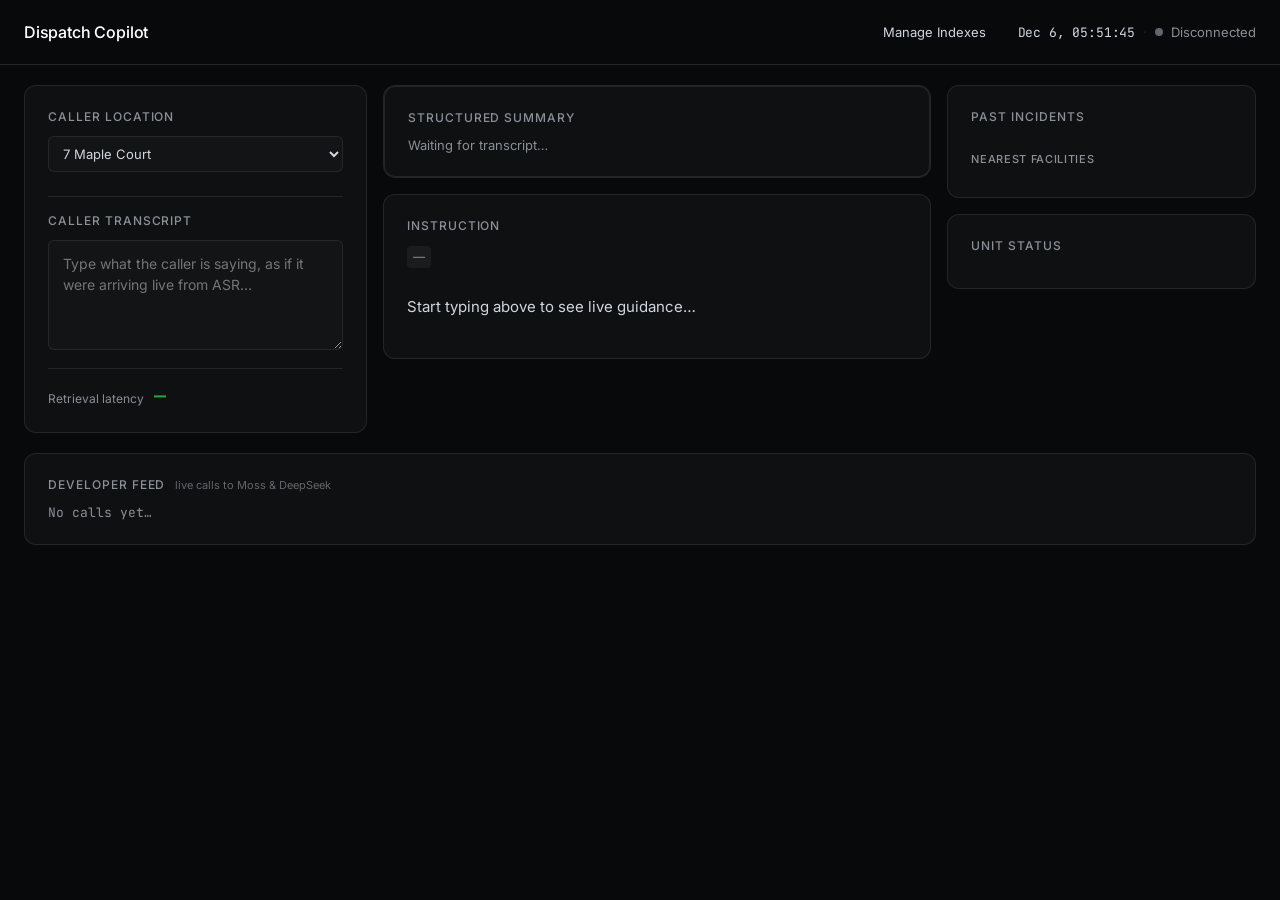
==== backend/static/index.html @ 99f37158 "Merge feature/MOS-001-index-management into master Co-Authored-By: Claude Sonnet 5 <noreply@anthropi" ====
<!doctype html>
<html lang="en">
<head>
  <meta charset="utf-8" />
  <title>Dispatch Copilot</title>
  <link rel="preconnect" href="https://fonts.googleapis.com" />
  <link rel="preconnect" href="https://fonts.gstatic.com" crossorigin />
  <link
    href="https://fonts.googleapis.com/css2?family=Inter:wght@300;400;500;600&family=JetBrains+Mono:wght@400&display=swap"
    rel="stylesheet"
  />
  <link rel="stylesheet" href="style.css" />
</head>
<body>
  <header>
    <h1>Dispatch Copilot</h1>
    <nav class="header-nav">
      <a class="nav-link" href="/manage.html">Manage Indexes</a>
      <div class="status">
        <span id="clock" class="clock"></span>
        <span class="status-sep">·</span>
        <span id="statusDot" class="dot"></span>
        <span id="statusText">Connecting…</span>
      </div>
    </nav>
  </header>

  <main>
    <section class="panel transcript-panel">
      <h2>Caller Location</h2>
      <select id="callerSelect" class="caller-select"></select>
      <p id="resolvedAddress" class="resolved-address"></p>

      <h2 class="section-gap">Caller Transcript</h2>
      <textarea
        id="transcriptInput"
        class="transcript-input"
        rows="4"
        placeholder="Type what the caller is saying, as if it were arriving live from ASR…"
      ></textarea>
      <div class="latency-row">
        <span class="latency-label">Retrieval latency</span>
        <span id="latency" class="latency-value">—</span>
      </div>
    </section>

    <div class="middle-column">
      <section class="panel summary-panel">
        <h2>Structured Summary</h2>
        <div id="extractionFields" class="extraction-grid">
          <div class="extraction-empty">Waiting for transcript…</div>
        </div>
      </section>

      <section class="panel instruction-panel">
        <h2>Instruction</h2>
        <div id="priorityBadge" class="badge">—</div>
        <p id="instructionText" class="instruction-text">Start typing above to see live guidance…</p>
        <div id="actionRow" class="action-row"></div>
      </section>
    </div>

    <aside class="sidebar">
      <section class="panel context-panel">
        <h2 id="incidentsHeading">Past Incidents</h2>
        <div id="incidentList" class="incident-cards"></div>

        <h3>Nearest Facilities</h3>
        <div id="facilityList" class="facility-cards"></div>
      </section>

      <section class="panel unit-panel">
        <h2>Unit Status</h2>
        <ul id="unitList" class="unit-list"></ul>
      </section>
    </aside>
  </main>

  <section class="panel dev-feed-panel">
    <h2>Developer Feed <span class="dev-feed-hint">live calls to Moss &amp; DeepSeek</span></h2>
    <div id="devFeed" class="dev-feed">
      <div class="extraction-empty">No calls yet…</div>
    </div>
  </section>

  <script src="app.js"></script>
</body>
</html>
---- backend/static/style.css ----
:root {
  /* Colors — per DESIGN.md */
  --color-void: #08090a;
  --color-carbon: #0f1011;
  --color-obsidian: #161718;
  --color-graphite: #23252a;
  --color-smoke: #383b3f;
  --color-ash: #62666d;
  --color-fog: #8a8f98;
  --color-mist: #d0d6e0;
  --color-bone: #e5e5e6;
  --color-paper: #ffffff;
  --color-acid-lime: #e4f222;
  --color-pulse-green: #27a644;
  --color-coral-red: #eb5757;
  --color-signal-teal: #02b8cc;
  --color-iris-violet: #6366f1;
  --color-lavender: #8b5cf6;

  --font-sans: 'Inter Variable', 'Inter', ui-sans-serif, system-ui, -apple-system, BlinkMacSystemFont, "Segoe UI", Roboto, sans-serif;
  --font-mono: 'Berkeley Mono', 'JetBrains Mono', ui-monospace, SFMono-Regular, Menlo, Monaco, Consolas, monospace;

  --font-weight-regular: 400;
  --font-weight-w510: 510;
  --font-weight-w590: 590;

  --radius-cards: 12px;
  --radius-pills: 9999px;
  --radius-small: 2px;
  --radius-badges: 4px;
  --radius-inputs: 6px;
  --radius-buttons: 6px;

  --shadow-sm: rgba(0, 0, 0, 0.4) 0px 2px 4px 0px;
  --shadow-subtle: rgb(35, 37, 42) 0px 0px 0px 1px inset;

  --card-padding: 24px;

  font-family: var(--font-sans);
  font-feature-settings: "cv01" on, "ss03" on, "zero" on;
}

* {
  box-sizing: border-box;
}

body {
  margin: 0;
  background: var(--color-void);
  color: var(--color-mist);
  min-height: 100vh;
  font-family: var(--font-sans);
}

header {
  display: flex;
  align-items: center;
  justify-content: space-between;
  padding: 16px 24px;
  border-bottom: 0.5px solid var(--color-graphite);
}

header h1 {
  font-size: 16px;
  font-weight: var(--font-weight-w510);
  margin: 0;
  letter-spacing: -0.011em;
  color: var(--color-paper);
}

.header-nav {
  display: flex;
  align-items: center;
  gap: 20px;
}

.nav-link {
  color: var(--color-mist);
  font-size: 13px;
  font-weight: var(--font-weight-regular);
  text-decoration: none;
  padding: 8px 12px;
}

.nav-link:hover {
  text-decoration: underline;
}

.status {
  display: flex;
  align-items: center;
  gap: 8px;
  font-size: 13px;
  color: var(--color-fog);
}

.clock {
  font-family: var(--font-mono);
  color: var(--color-mist);
  letter-spacing: -0.013em;
}

.status-sep {
  color: var(--color-graphite);
}

.dot {
  width: 8px;
  height: 8px;
  border-radius: 50%;
  background: var(--color-ash);
  display: inline-block;
}

.dot.connected {
  background: var(--color-pulse-green);
}

.dot.ended {
  background: var(--color-signal-teal);
}

main {
  display: grid;
  grid-template-columns: 1fr 1.6fr 0.9fr;
  gap: 16px;
  padding: 20px 24px;
  align-items: start;
}

.middle-column {
  display: flex;
  flex-direction: column;
  gap: 16px;
}

.panel {
  background: var(--color-carbon);
  border-radius: var(--radius-cards);
  box-shadow: var(--shadow-subtle);
  padding: var(--card-padding);
}

.panel h2 {
  margin: 0 0 12px;
  font-size: 12px;
  font-weight: var(--font-weight-w510);
  text-transform: uppercase;
  letter-spacing: 0.08em;
  color: var(--color-fog);
}

.panel h3 {
  margin: 16px 0 8px;
  font-size: 11px;
  font-weight: var(--font-weight-w510);
  text-transform: uppercase;
  letter-spacing: 0.06em;
  color: var(--color-fog);
}

.panel h2.section-gap {
  margin-top: 20px;
  padding-top: 16px;
  border-top: 0.5px solid var(--color-graphite);
}

.transcript-input,
.caller-select {
  width: 100%;
  background: rgba(255, 255, 255, 0.02);
  border: 1px solid rgba(255, 255, 255, 0.08);
  border-radius: var(--radius-inputs);
  color: var(--color-mist);
  font-size: 14px;
  font-family: inherit;
  padding: 12px 14px;
}

.transcript-input {
  line-height: 1.5;
  resize: vertical;
}

.caller-select {
  padding: 8px 10px;
  font-size: 13px;
  margin-bottom: 4px;
}

.transcript-input:focus,
.caller-select:focus {
  outline: none;
  border-color: var(--color-mist);
}

.latency-row {
  display: flex;
  align-items: baseline;
  gap: 10px;
  margin-top: 14px;
  padding-top: 14px;
  border-top: 0.5px solid var(--color-graphite);
}

.latency-label {
  font-size: 12px;
  color: var(--color-fog);
}

.latency-value {
  font-family: var(--font-mono);
  font-size: 20px;
  font-weight: var(--font-weight-w510);
  letter-spacing: -0.013em;
  color: var(--color-pulse-green);
}

.badge {
  display: inline-block;
  padding: 0px 6px;
  border-radius: var(--radius-badges);
  font-size: 12px;
  font-weight: var(--font-weight-regular);
  letter-spacing: 0.02em;
  background: rgba(255, 255, 255, 0.05);
  color: var(--color-fog);
  margin-bottom: 12px;
  line-height: 1.8;
}

.badge.p1 {
  background: rgba(235, 87, 87, 0.15);
  color: var(--color-coral-red);
}

.badge.p2 {
  background: rgba(2, 184, 204, 0.15);
  color: var(--color-signal-teal);
}

.badge.p3 {
  background: rgba(39, 166, 68, 0.15);
  color: var(--color-pulse-green);
}

.instruction-text {
  font-size: 15px;
  line-height: 1.6;
  color: var(--color-mist);
}

.action-row {
  margin-top: 16px;
}

.action-button {
  display: inline-block;
  padding: 10px 16px;
  border-radius: var(--radius-buttons);
  background: var(--color-acid-lime);
  color: var(--color-void);
  font-size: 14px;
  font-weight: var(--font-weight-w510);
  letter-spacing: -0.011em;
}

.action-button.none {
  background: transparent;
  border: 1px solid var(--color-graphite);
  color: var(--color-fog);
  font-weight: var(--font-weight-regular);
}

button.action-button {
  border: none;
  cursor: pointer;
  font-family: inherit;
}

button.action-button.confirmed {
  background: rgba(39, 166, 68, 0.15);
  color: var(--color-pulse-green);
  cursor: default;
}

button.action-button:disabled {
  opacity: 0.7;
  cursor: default;
}

.summary-panel {
  border: 1px solid var(--color-graphite);
}

.extraction-grid {
  display: grid;
  grid-template-columns: repeat(3, 1fr);
  gap: 10px;
}

.ex-headline {
  grid-column: 1 / -1;
  font-size: 22px;
  font-weight: var(--font-weight-w590);
  letter-spacing: -0.012em;
  text-transform: uppercase;
  color: var(--color-paper);
  padding-bottom: 12px;
  margin-bottom: 2px;
  border-bottom: 0.5px solid var(--color-graphite);
}

.ex-tile {
  border-radius: var(--radius-inputs);
  padding: 10px 12px;
  background: rgba(255, 255, 255, 0.03);
  border: 1px solid rgba(255, 255, 255, 0.06);
}

.ex-tile .ex-label {
  display: block;
  font-size: 11px;
  font-weight: var(--font-weight-w510);
  text-transform: uppercase;
  letter-spacing: 0.06em;
  color: var(--color-fog);
  margin-bottom: 4px;
}

.ex-tile .ex-value {
  font-size: 17px;
  font-weight: var(--font-weight-w590);
  color: var(--color-mist);
}

.ex-tile--critical {
  background: rgba(235, 87, 87, 0.14);
  border-color: rgba(235, 87, 87, 0.4);
}
.ex-tile--critical .ex-value {
  color: var(--color-coral-red);
}

.ex-tile--ok {
  background: rgba(39, 166, 68, 0.12);
  border-color: rgba(39, 166, 68, 0.35);
}
.ex-tile--ok .ex-value {
  color: var(--color-pulse-green);
}

.ex-tile--warn {
  background: rgba(2, 184, 204, 0.12);
  border-color: rgba(2, 184, 204, 0.35);
}
.ex-tile--warn .ex-value {
  color: var(--color-signal-teal);
}

.ex-row {
  grid-column: 1 / -1;
  display: flex;
  gap: 8px;
  font-size: 14px;
  padding: 2px 0;
}

.ex-row-label {
  color: var(--color-fog);
  min-width: 70px;
  flex-shrink: 0;
}

.ex-row-value {
  color: var(--color-mist);
}

.ex-row--warn .ex-row-value {
  color: var(--color-signal-teal);
  font-weight: var(--font-weight-w510);
}

.extraction-empty {
  font-size: 13px;
  color: var(--color-fog);
  grid-column: 1 / -1;
}

.resolved-address {
  font-size: 12px;
  color: var(--color-fog);
  margin: 8px 0 0;
}

.incident-cards {
  display: flex;
  flex-direction: column;
  gap: 8px;
}

.incident-card {
  background: rgba(255, 255, 255, 0.03);
  border: 1px solid rgba(255, 255, 255, 0.06);
  border-left: 3px solid var(--color-graphite);
  border-radius: var(--radius-inputs);
  padding: 10px 12px;
}

.incident-card--hazard {
  border-left-color: var(--color-coral-red);
  background: rgba(235, 87, 87, 0.07);
}

.incident-card-header {
  display: flex;
  align-items: baseline;
  justify-content: space-between;
  gap: 8px;
  margin-bottom: 4px;
}

.incident-type {
  font-size: 13px;
  font-weight: var(--font-weight-w510);
  color: var(--color-mist);
  text-transform: capitalize;
}

.incident-date {
  font-size: 11px;
  font-family: var(--font-mono);
  color: var(--color-ash);
  flex-shrink: 0;
}

.incident-outcome {
  font-size: 12px;
  color: var(--color-fog);
  text-transform: capitalize;
}

.incident-hazard {
  font-size: 12px;
  font-weight: var(--font-weight-w510);
  color: var(--color-coral-red);
  text-transform: capitalize;
  margin-top: 6px;
}

.facility-cards {
  display: flex;
  flex-direction: column;
  gap: 8px;
}

.facility-card {
  background: rgba(255, 255, 255, 0.03);
  border: 1px solid rgba(255, 255, 255, 0.06);
  border-radius: var(--radius-inputs);
  padding: 10px 12px;
}

.facility-card-top {
  display: flex;
  align-items: center;
  justify-content: space-between;
  gap: 8px;
  margin-bottom: 6px;
}

.facility-distance {
  font-family: var(--font-mono);
  font-size: 13px;
  font-weight: var(--font-weight-w510);
  color: var(--color-paper);
}

.facility-occupancy {
  font-size: 11px;
  font-weight: var(--font-weight-w510);
  padding: 2px 8px;
  border-radius: var(--radius-pills);
  background: rgba(255, 255, 255, 0.05);
  color: var(--color-fog);
}

.facility-occupancy--ok {
  background: rgba(39, 166, 68, 0.15);
  color: var(--color-pulse-green);
}

.facility-occupancy--warn {
  background: rgba(2, 184, 204, 0.15);
  color: var(--color-signal-teal);
}

.facility-occupancy--critical {
  background: rgba(235, 87, 87, 0.15);
  color: var(--color-coral-red);
}

.facility-name {
  font-size: 13px;
  font-weight: var(--font-weight-w510);
  color: var(--color-mist);
}

.facility-address {
  font-size: 12px;
  color: var(--color-fog);
  margin-top: 2px;
}

.sidebar {
  display: flex;
  flex-direction: column;
  gap: 16px;
}

.unit-list {
  list-style: none;
  margin: 0;
  padding: 0;
  display: flex;
  flex-direction: column;
  gap: 8px;
}

.unit-list li {
  display: flex;
  align-items: center;
  gap: 8px;
  font-size: 13px;
}

.unit-id {
  font-weight: var(--font-weight-w510);
  color: var(--color-mist);
  flex: 1;
}

.unit-type {
  color: var(--color-fog);
  font-size: 11px;
  font-family: var(--font-mono);
}

.unit-status {
  font-size: 12px;
  padding: 4px 12px;
  border-radius: var(--radius-pills);
  background: rgba(255, 255, 255, 0.05);
  color: var(--color-fog);
}

.unit-status.available {
  background: rgba(39, 166, 68, 0.15);
  color: var(--color-pulse-green);
}

.unit-status.en-route {
  background: rgba(2, 184, 204, 0.15);
  color: var(--color-signal-teal);
}

.unit-status.on-scene {
  background: rgba(99, 102, 241, 0.15);
  color: var(--color-iris-violet);
}

.dev-feed-panel {
  margin: 0 24px 24px;
}

.dev-feed-panel h2 {
  display: flex;
  align-items: baseline;
  gap: 10px;
}

.dev-feed-hint {
  text-transform: none;
  font-weight: var(--font-weight-regular);
  letter-spacing: 0;
  color: var(--color-ash);
  font-size: 11px;
}

.dev-feed {
  max-height: 260px;
  overflow-y: auto;
  display: flex;
  flex-direction: column;
  gap: 2px;
  font-family: var(--font-mono);
}

.dev-log-entry {
  display: grid;
  grid-template-columns: 76px 84px 120px 64px 1fr;
  align-items: center;
  gap: 10px;
  padding: 6px 8px;
  border-radius: var(--radius-small);
  font-size: 12px;
}

.dev-log-entry:nth-child(odd) {
  background: rgba(255, 255, 255, 0.02);
}

.dev-log-time {
  color: var(--color-ash);
}

.dev-log-service {
  display: inline-block;
  text-align: center;
  padding: 1px 8px;
  border-radius: var(--radius-pills);
  font-size: 10px;
  font-weight: var(--font-weight-w510);
  letter-spacing: 0.04em;
  text-transform: uppercase;
}

.dev-log-service--moss {
  background: rgba(2, 184, 204, 0.15);
  color: var(--color-signal-teal);
}

.dev-log-service--deepseek {
  background: rgba(139, 92, 246, 0.15);
  color: var(--color-lavender);
}

.dev-log-type {
  color: var(--color-fog);
}

.dev-log-latency {
  font-weight: var(--font-weight-w510);
  color: var(--color-mist);
}

.dev-log-entry--moss .dev-log-latency {
  color: var(--color-signal-teal);
}

.dev-log-entry--deepseek .dev-log-latency {
  color: var(--color-lavender);
}

.dev-log-summary {
  color: var(--color-mist);
  font-family: var(--font-sans);
  white-space: nowrap;
  overflow: hidden;
  text-overflow: ellipsis;
}

@media (max-width: 1000px) {
  main {
    grid-template-columns: 1fr;
  }

  .dev-log-entry {
    grid-template-columns: 64px 74px 100px 56px 1fr;
  }
}

/* Manage Indexes page */

.manage-main {
  max-width: 1200px;
  margin: 0 auto;
  padding: 20px 24px;
  display: flex;
  flex-direction: column;
  gap: 16px;
}

.index-select-bar {
  display: flex;
  align-items: center;
  gap: 12px;
}

.index-select-label {
  font-size: 12px;
  font-weight: var(--font-weight-w510);
  text-transform: uppercase;
  letter-spacing: 0.08em;
  color: var(--color-fog);
}

.index-select-bar .caller-select {
  width: auto;
  min-width: 240px;
  margin-bottom: 0;
  flex: 0 0 auto;
}

.index-select-bar .badge {
  margin-bottom: 0;
}

.new-document-button {
  margin-left: auto;
}

.error-banner {
  display: flex;
  align-items: center;
  justify-content: space-between;
  gap: 12px;
  background: rgba(235, 87, 87, 0.1);
  border: 1px solid rgba(235, 87, 87, 0.4);
  border-radius: var(--radius-inputs);
  padding: 12px 16px;
  color: var(--color-coral-red);
  font-size: 13px;
}

.error-banner[hidden] {
  display: none;
}

.docs-area {
  display: flex;
  flex-direction: column;
  gap: 16px;
}

.loading-state,
.empty-state {
  font-size: 13px;
  color: var(--color-fog);
  padding: 24px;
  text-align: center;
}

.doc-group {
  padding: 0;
  overflow: hidden;
}

.doc-group-header-row {
  display: flex;
  align-items: center;
  gap: 8px;
}

.doc-group-header {
  display: flex;
  align-items: center;
  gap: 10px;
  flex: 1;
  min-width: 0;
  background: transparent;
  border: none;
  color: inherit;
  font-family: inherit;
  text-align: left;
  cursor: pointer;
  padding: var(--card-padding);
}

.add-chunk-button {
  flex-shrink: 0;
  margin-right: var(--card-padding);
}

.doc-group-chevron {
  font-size: 11px;
  color: var(--color-fog);
  transition: transform 0.15s ease;
  flex-shrink: 0;
}

.doc-group.expanded .doc-group-chevron {
  transform: rotate(90deg);
}

.doc-group-name {
  font-size: 14px;
  font-weight: var(--font-weight-w510);
  color: var(--color-paper);
  flex: 1;
}

.doc-group-body {
  display: none;
  padding: 0 var(--card-padding) var(--card-padding);
}

.doc-group.expanded .doc-group-body {
  display: block;
}

.doc-group-list {
  display: flex;
  flex-direction: column;
  gap: 10px;
  max-height: 420px;
  overflow-y: auto;
}

.chunk-row {
  background: rgba(255, 255, 255, 0.02);
  border: 1px solid rgba(255, 255, 255, 0.06);
  border-radius: var(--radius-inputs);
  padding: 12px 14px;
}

.chunk-id {
  font-family: var(--font-mono);
  font-size: 12px;
  color: var(--color-ash);
  letter-spacing: -0.013em;
}

.chunk-text {
  font-size: 13px;
  line-height: 1.6;
  color: var(--color-mist);
  margin: 8px 0;
}

.chunk-text.clamped {
  display: -webkit-box;
  -webkit-line-clamp: 3;
  -webkit-box-orient: vertical;
  overflow: hidden;
}

.show-more-btn {
  background: transparent;
  border: none;
  color: var(--color-signal-teal);
  font-family: inherit;
  font-size: 12px;
  font-weight: var(--font-weight-w510);
  cursor: pointer;
  padding: 0;
  margin-bottom: 8px;
}

.metadata-chips {
  display: flex;
  flex-wrap: wrap;
  gap: 6px;
}

.chunk-row-actions {
  display: flex;
  gap: 8px;
  margin-top: 10px;
}

.delete-btn:hover {
  color: var(--color-coral-red);
  border-color: var(--color-coral-red);
}

.chunk-form {
  background: rgba(255, 255, 255, 0.03);
  border: 1px solid rgba(255, 255, 255, 0.08);
  border-radius: var(--radius-inputs);
  padding: 14px;
  margin-top: 10px;
  display: flex;
  flex-direction: column;
  gap: 12px;
}

.chunk-form-field {
  display: flex;
  flex-direction: column;
  gap: 6px;
}

.chunk-form-field label {
  font-size: 12px;
  font-weight: var(--font-weight-w510);
  text-transform: uppercase;
  letter-spacing: 0.08em;
  color: var(--color-fog);
}

.metadata-editor {
  display: flex;
  flex-direction: column;
  gap: 8px;
}

.metadata-editor-label {
  font-size: 12px;
  font-weight: var(--font-weight-w510);
  text-transform: uppercase;
  letter-spacing: 0.08em;
  color: var(--color-fog);
}

.metadata-row {
  display: flex;
  align-items: center;
  gap: 8px;
}

.metadata-row .transcript-input {
  width: auto;
  flex: 1;
  padding: 8px 10px;
}

.metadata-remove-btn {
  flex-shrink: 0;
  background: transparent;
  border: 1px solid var(--color-graphite);
  color: var(--color-fog);
  border-radius: var(--radius-buttons);
  width: 28px;
  height: 28px;
  cursor: pointer;
  font-family: inherit;
  font-size: 14px;
}

.metadata-remove-btn:hover {
  color: var(--color-coral-red);
  border-color: var(--color-coral-red);
}

.chunk-form-actions {
  display: flex;
  gap: 10px;
  align-items: center;
}

.chunk-form-error {
  border-left: 3px solid var(--color-coral-red);
  background: rgba(235, 87, 87, 0.1);
  color: var(--color-coral-red);
  font-size: 13px;
  padding: 8px 12px;
  border-radius: var(--radius-inputs);
}

.chunk-form-error[hidden] {
  display: none;
}

.toast-container {
  position: fixed;
  bottom: 24px;
  right: 24px;
  display: flex;
  flex-direction: column;
  gap: 8px;
  z-index: 100;
}

.toast {
  background: var(--color-obsidian);
  border: 1px solid var(--color-graphite);
  border-left: 3px solid var(--color-pulse-green);
  border-radius: var(--radius-inputs);
  color: var(--color-mist);
  font-size: 13px;
  padding: 10px 14px;
  max-width: 360px;
  box-shadow: 0 4px 16px rgba(0, 0, 0, 0.4);
}

.toast.toast-error {
  border-left-color: var(--color-coral-red);
}

.visually-hidden {
  position: absolute;
  width: 1px;
  height: 1px;
  padding: 0;
  margin: -1px;
  overflow: hidden;
  clip: rect(0, 0, 0, 0);
  white-space: nowrap;
  border: 0;
}
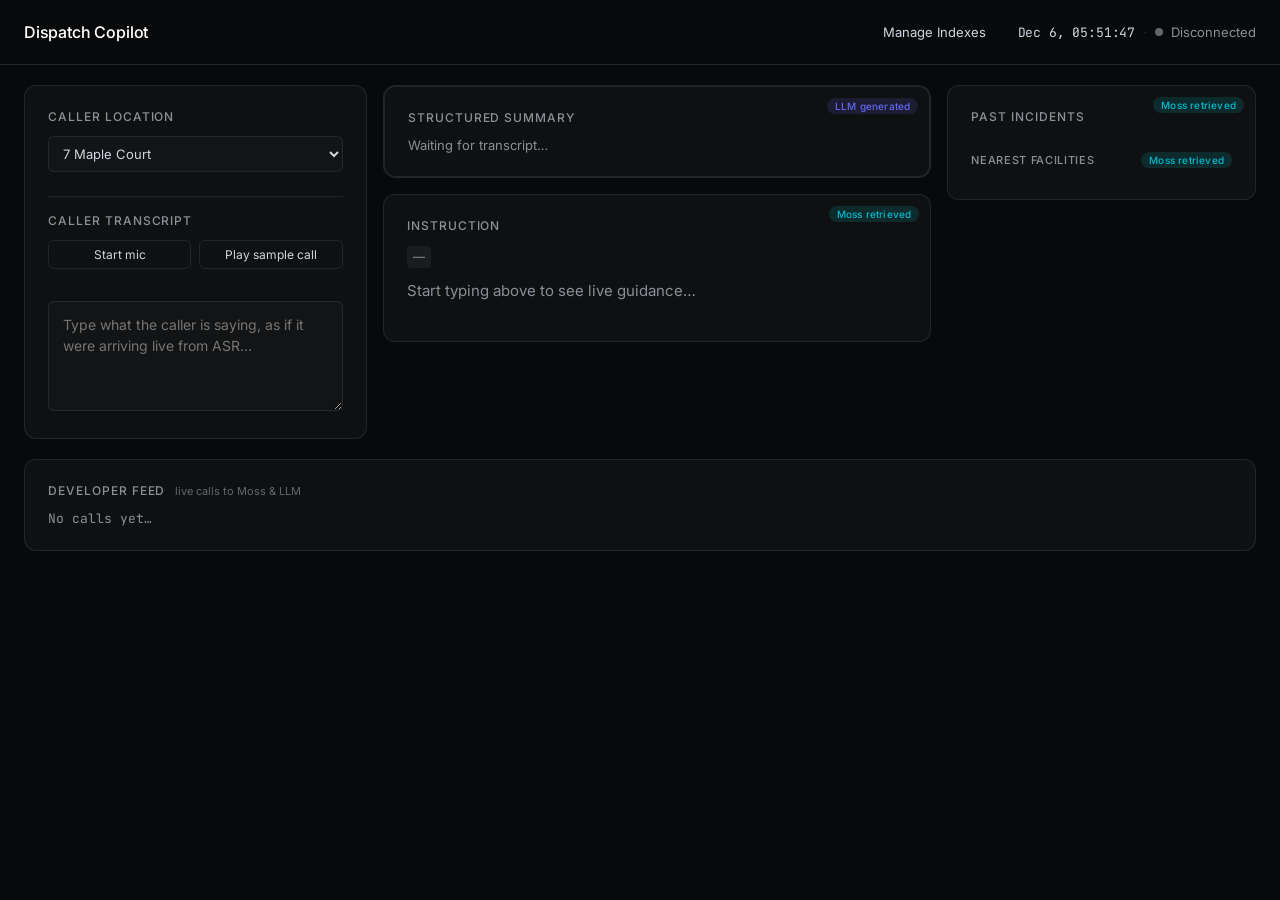
==== commit 72cfe150: "Add voice streaming, data map, hybrid extraction, source tags; remove unit status - Deepgram live sp" ====
--- a/backend/static/index.html
+++ b/backend/static/index.html
@@ -32,20 +32,22 @@
       <p id="resolvedAddress" class="resolved-address"></p>
 
       <h2 class="section-gap">Caller Transcript</h2>
+      <div class="voice-controls">
+        <button id="micButton" class="voice-button" type="button">Start mic</button>
+        <button id="sampleButton" class="voice-button" type="button">Play sample call</button>
+      </div>
+      <p id="voiceStatus" class="voice-status"></p>
       <textarea
         id="transcriptInput"
         class="transcript-input"
         rows="4"
         placeholder="Type what the caller is saying, as if it were arriving live from ASR…"
       ></textarea>
-      <div class="latency-row">
-        <span class="latency-label">Retrieval latency</span>
-        <span id="latency" class="latency-value">—</span>
-      </div>
     </section>
 
     <div class="middle-column">
       <section class="panel summary-panel">
+        <span class="source-tag source-tag--llm">LLM generated</span>
         <h2>Structured Summary</h2>
         <div id="extractionFields" class="extraction-grid">
           <div class="extraction-empty">Waiting for transcript…</div>
@@ -53,31 +55,29 @@
       </section>
 
       <section class="panel instruction-panel">
+        <span class="source-tag source-tag--moss">Moss retrieved</span>
         <h2>Instruction</h2>
         <div id="priorityBadge" class="badge">—</div>
-        <p id="instructionText" class="instruction-text">Start typing above to see live guidance…</p>
+        <div id="instructionText" class="instruction-text"><p class="instruction-placeholder">Start typing above to see live guidance…</p></div>
         <div id="actionRow" class="action-row"></div>
       </section>
     </div>
 
     <aside class="sidebar">
       <section class="panel context-panel">
+        <span class="source-tag source-tag--moss">Moss retrieved</span>
         <h2 id="incidentsHeading">Past Incidents</h2>
         <div id="incidentList" class="incident-cards"></div>
 
-        <h3>Nearest Facilities</h3>
+        <h3 class="heading-with-tag">Nearest Facilities <span class="source-tag source-tag--moss source-tag--inline">Moss retrieved</span></h3>
         <div id="facilityList" class="facility-cards"></div>
       </section>
 
-      <section class="panel unit-panel">
-        <h2>Unit Status</h2>
-        <ul id="unitList" class="unit-list"></ul>
-      </section>
     </aside>
   </main>
 
   <section class="panel dev-feed-panel">
-    <h2>Developer Feed <span class="dev-feed-hint">live calls to Moss &amp; DeepSeek</span></h2>
+    <h2>Developer Feed <span class="dev-feed-hint">live calls to Moss &amp; LLM</span></h2>
     <div id="devFeed" class="dev-feed">
       <div class="extraction-empty">No calls yet…</div>
     </div>
--- a/backend/static/style.css
+++ b/backend/static/style.css
@@ -141,6 +141,50 @@
   padding: var(--card-padding);
 }
 
+.panel {
+  position: relative;
+}
+
+.source-tag {
+  position: absolute;
+  top: 12px;
+  right: 12px;
+  white-space: nowrap;
+  padding: 2px 8px;
+  border-radius: var(--radius-pills);
+  font-size: 10px;
+  font-weight: var(--font-weight-w510);
+  letter-spacing: 0.02em;
+}
+
+.context-panel > h2 {
+  padding-right: 100px;
+}
+
+.heading-with-tag {
+  display: flex;
+  align-items: center;
+  justify-content: space-between;
+  gap: 8px;
+}
+
+.source-tag--inline {
+  position: static;
+  flex-shrink: 0;
+  white-space: nowrap;
+  text-transform: none;
+}
+
+.source-tag--moss {
+  background: rgba(2, 184, 204, 0.15);
+  color: var(--color-signal-teal);
+}
+
+.source-tag--llm {
+  background: rgba(99, 102, 241, 0.15);
+  color: var(--color-iris-violet);
+}
+
 .panel h2 {
   margin: 0 0 12px;
   font-size: 12px;
@@ -194,28 +238,6 @@
   border-color: var(--color-mist);
 }
 
-.latency-row {
-  display: flex;
-  align-items: baseline;
-  gap: 10px;
-  margin-top: 14px;
-  padding-top: 14px;
-  border-top: 0.5px solid var(--color-graphite);
-}
-
-.latency-label {
-  font-size: 12px;
-  color: var(--color-fog);
-}
-
-.latency-value {
-  font-family: var(--font-mono);
-  font-size: 20px;
-  font-weight: var(--font-weight-w510);
-  letter-spacing: -0.013em;
-  color: var(--color-pulse-green);
-}
-
 .badge {
   display: inline-block;
   padding: 0px 6px;
@@ -246,8 +268,40 @@
 
 .instruction-text {
   font-size: 15px;
-  line-height: 1.6;
-  color: var(--color-mist);
+  line-height: 1.5;
+  color: var(--color-mist);
+}
+
+.instruction-placeholder {
+  margin: 0;
+  color: var(--color-fog);
+}
+
+.instruction-steps {
+  list-style: none;
+  margin: 0;
+  padding: 0;
+  display: flex;
+  flex-direction: column;
+  gap: 8px;
+}
+
+.instruction-steps li {
+  position: relative;
+  padding: 8px 12px 8px 28px;
+  border: 1px solid var(--color-graphite);
+  border-radius: 6px;
+}
+
+.instruction-steps li::before {
+  content: "";
+  position: absolute;
+  left: 12px;
+  top: 16px;
+  width: 6px;
+  height: 6px;
+  border-radius: 50%;
+  background: var(--color-signal-teal);
 }
 
 .action-row {
@@ -518,57 +572,6 @@
   gap: 16px;
 }
 
-.unit-list {
-  list-style: none;
-  margin: 0;
-  padding: 0;
-  display: flex;
-  flex-direction: column;
-  gap: 8px;
-}
-
-.unit-list li {
-  display: flex;
-  align-items: center;
-  gap: 8px;
-  font-size: 13px;
-}
-
-.unit-id {
-  font-weight: var(--font-weight-w510);
-  color: var(--color-mist);
-  flex: 1;
-}
-
-.unit-type {
-  color: var(--color-fog);
-  font-size: 11px;
-  font-family: var(--font-mono);
-}
-
-.unit-status {
-  font-size: 12px;
-  padding: 4px 12px;
-  border-radius: var(--radius-pills);
-  background: rgba(255, 255, 255, 0.05);
-  color: var(--color-fog);
-}
-
-.unit-status.available {
-  background: rgba(39, 166, 68, 0.15);
-  color: var(--color-pulse-green);
-}
-
-.unit-status.en-route {
-  background: rgba(2, 184, 204, 0.15);
-  color: var(--color-signal-teal);
-}
-
-.unit-status.on-scene {
-  background: rgba(99, 102, 241, 0.15);
-  color: var(--color-iris-violet);
-}
-
 .dev-feed-panel {
   margin: 0 24px 24px;
 }
@@ -630,7 +633,7 @@
   color: var(--color-signal-teal);
 }
 
-.dev-log-service--deepseek {
+.dev-log-service--llm {
   background: rgba(139, 92, 246, 0.15);
   color: var(--color-lavender);
 }
@@ -648,7 +651,7 @@
   color: var(--color-signal-teal);
 }
 
-.dev-log-entry--deepseek .dev-log-latency {
+.dev-log-entry--llm .dev-log-latency {
   color: var(--color-lavender);
 }
 
@@ -989,3 +992,139 @@
   white-space: nowrap;
   border: 0;
 }
+
+/* Data map (manage page) */
+
+.data-map-panel {
+  align-self: stretch;
+}
+
+.data-map-stage {
+  position: relative;
+  height: 340px;
+  overflow: hidden;
+  cursor: grab;
+  touch-action: none;
+  user-select: none;
+  border: 1px solid var(--color-graphite);
+  border-radius: var(--radius-cards);
+  background: var(--color-carbon);
+}
+
+.data-map-stage:active {
+  cursor: grabbing;
+}
+
+.data-map-lines {
+  position: absolute;
+  inset: 0;
+  width: 100%;
+  height: 100%;
+}
+
+.map-line {
+  stroke-width: 1.5;
+  stroke-dasharray: 5 5;
+  animation: map-flow 1.2s linear infinite;
+}
+
+.map-line--teal { stroke: var(--color-signal-teal); }
+.map-line--violet { stroke: var(--color-iris-violet); }
+.map-line--green { stroke: var(--color-pulse-green); }
+
+@keyframes map-flow {
+  to { stroke-dashoffset: -10; }
+}
+
+.map-node {
+  position: absolute;
+  left: 0;
+  top: 0;
+  min-width: 170px;
+  padding: 10px 14px;
+  border: 1px solid var(--color-graphite);
+  border-left-width: 3px;
+  border-radius: var(--radius-cards);
+  background: var(--color-obsidian);
+  will-change: transform;
+}
+
+.map-node--acid { border-color: var(--color-acid-lime); }
+.map-node--teal { border-left-color: var(--color-signal-teal); }
+.map-node--violet { border-left-color: var(--color-iris-violet); }
+.map-node--green { border-left-color: var(--color-pulse-green); }
+
+.map-node-title {
+  font-size: 14px;
+  font-weight: var(--font-weight-w590);
+  color: var(--color-paper);
+}
+
+.map-node-sub {
+  margin-top: 2px;
+  font-family: var(--font-mono);
+  font-size: 11px;
+  color: var(--color-fog);
+}
+
+.map-node-tag {
+  margin-top: 8px;
+  padding-top: 8px;
+  border-top: 0.5px solid var(--color-graphite);
+  font-size: 11px;
+  color: var(--color-mist);
+}
+
+@media (prefers-reduced-motion: reduce) {
+  .map-line { animation: none; }
+}
+
+/* Voice controls */
+
+.voice-controls {
+  display: flex;
+  gap: 8px;
+  margin-bottom: 8px;
+}
+
+.voice-button {
+  flex: 1;
+  padding: 6px 10px;
+  border: 1px solid var(--color-graphite);
+  border-radius: var(--radius-inputs);
+  background: transparent;
+  color: var(--color-mist);
+  font-family: inherit;
+  font-size: 12px;
+  cursor: pointer;
+}
+
+.voice-button:hover:not(:disabled) {
+  border-color: var(--color-mist);
+}
+
+.voice-button:disabled {
+  opacity: 0.4;
+  cursor: not-allowed;
+}
+
+.voice-button.active {
+  border-color: var(--color-coral-red);
+  color: var(--color-coral-red);
+}
+
+.voice-status {
+  min-height: 16px;
+  margin: 0 0 8px;
+  font-size: 11px;
+  color: var(--color-fog);
+}
+
+.voice-status.error {
+  color: var(--color-coral-red);
+}
+
+.dev-log-service--asr {
+  background: rgba(39, 166, 68, 0.15);
+  color: var(--color-pulse-green);
+}
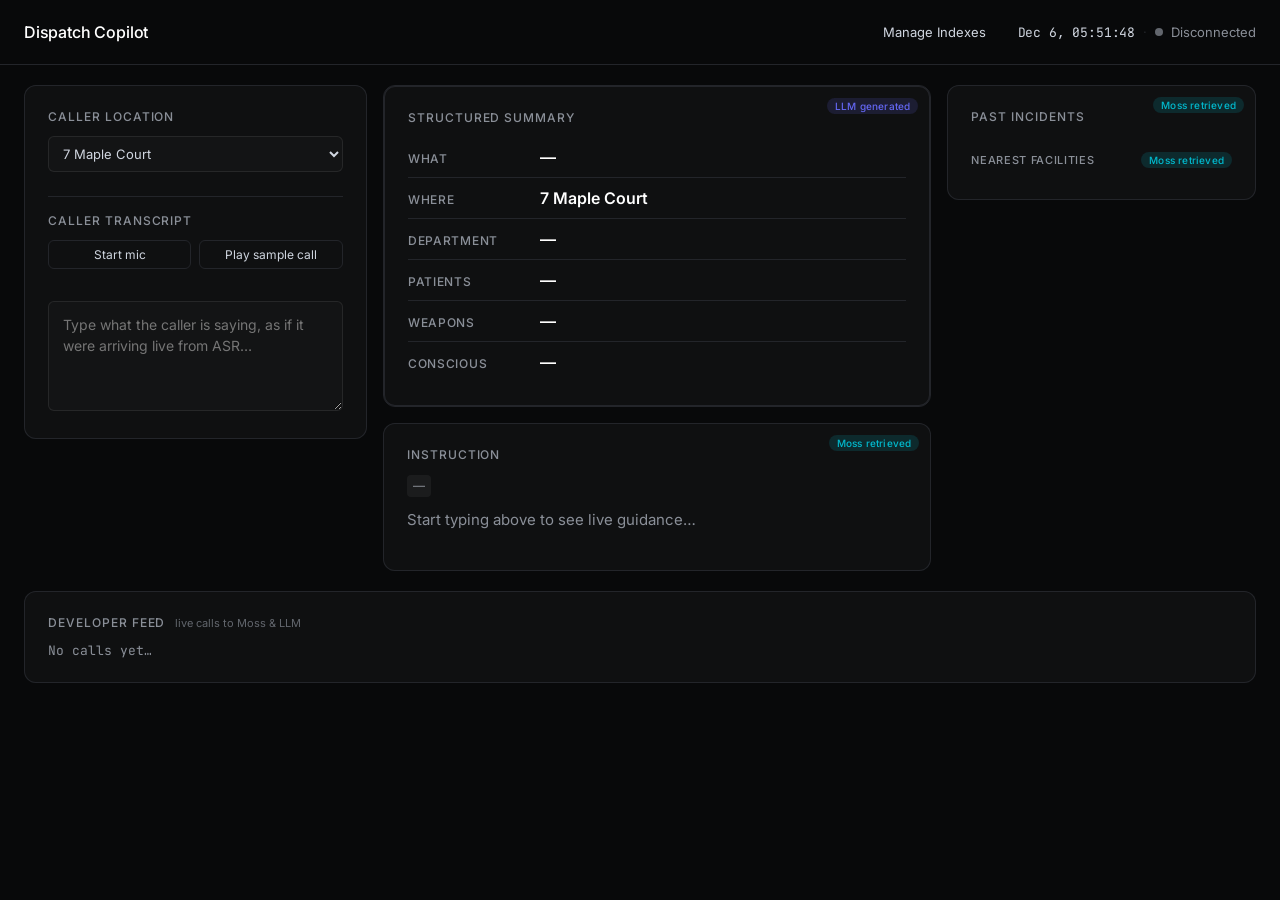
==== commit eebf0b3b: "Key-value structured summary with departments; drop unconscious-choking chunk Co-Authored-By: Claude" ====
--- a/backend/static/index.html
+++ b/backend/static/index.html
@@ -49,9 +49,7 @@
       <section class="panel summary-panel">
         <span class="source-tag source-tag--llm">LLM generated</span>
         <h2>Structured Summary</h2>
-        <div id="extractionFields" class="extraction-grid">
-          <div class="extraction-empty">Waiting for transcript…</div>
-        </div>
+        <div id="extractionFields" class="kv-list"></div>
       </section>
 
       <section class="panel instruction-panel">
--- a/backend/static/style.css
+++ b/backend/static/style.css
@@ -347,92 +347,48 @@
   border: 1px solid var(--color-graphite);
 }
 
-.extraction-grid {
+.kv-list {
+  display: flex;
+  flex-direction: column;
+}
+
+.kv-row {
   display: grid;
-  grid-template-columns: repeat(3, 1fr);
-  gap: 10px;
-}
-
-.ex-headline {
-  grid-column: 1 / -1;
-  font-size: 22px;
-  font-weight: var(--font-weight-w590);
-  letter-spacing: -0.012em;
-  text-transform: uppercase;
-  color: var(--color-paper);
-  padding-bottom: 12px;
-  margin-bottom: 2px;
+  grid-template-columns: 120px 1fr;
+  align-items: baseline;
+  gap: 12px;
+  padding: 10px 0;
   border-bottom: 0.5px solid var(--color-graphite);
 }
 
-.ex-tile {
-  border-radius: var(--radius-inputs);
-  padding: 10px 12px;
-  background: rgba(255, 255, 255, 0.03);
-  border: 1px solid rgba(255, 255, 255, 0.06);
-}
-
-.ex-tile .ex-label {
-  display: block;
-  font-size: 11px;
+.kv-row:last-child {
+  border-bottom: none;
+}
+
+.kv-key {
+  font-size: 12px;
   font-weight: var(--font-weight-w510);
   text-transform: uppercase;
   letter-spacing: 0.06em;
   color: var(--color-fog);
-  margin-bottom: 4px;
-}
-
-.ex-tile .ex-value {
-  font-size: 17px;
+}
+
+.kv-value {
+  font-size: 16px;
   font-weight: var(--font-weight-w590);
-  color: var(--color-mist);
-}
-
-.ex-tile--critical {
-  background: rgba(235, 87, 87, 0.14);
-  border-color: rgba(235, 87, 87, 0.4);
-}
-.ex-tile--critical .ex-value {
+  color: var(--color-paper);
+}
+
+.kv-row--critical .kv-value {
   color: var(--color-coral-red);
 }
 
-.ex-tile--ok {
-  background: rgba(39, 166, 68, 0.12);
-  border-color: rgba(39, 166, 68, 0.35);
-}
-.ex-tile--ok .ex-value {
+.kv-row--ok .kv-value {
   color: var(--color-pulse-green);
 }
 
-.ex-tile--warn {
-  background: rgba(2, 184, 204, 0.12);
-  border-color: rgba(2, 184, 204, 0.35);
-}
-.ex-tile--warn .ex-value {
+.kv-row--warn .kv-value {
   color: var(--color-signal-teal);
-}
-
-.ex-row {
-  grid-column: 1 / -1;
-  display: flex;
-  gap: 8px;
-  font-size: 14px;
-  padding: 2px 0;
-}
-
-.ex-row-label {
-  color: var(--color-fog);
-  min-width: 70px;
-  flex-shrink: 0;
-}
-
-.ex-row-value {
-  color: var(--color-mist);
-}
-
-.ex-row--warn .ex-row-value {
-  color: var(--color-signal-teal);
-  font-weight: var(--font-weight-w510);
 }
 
 .extraction-empty {
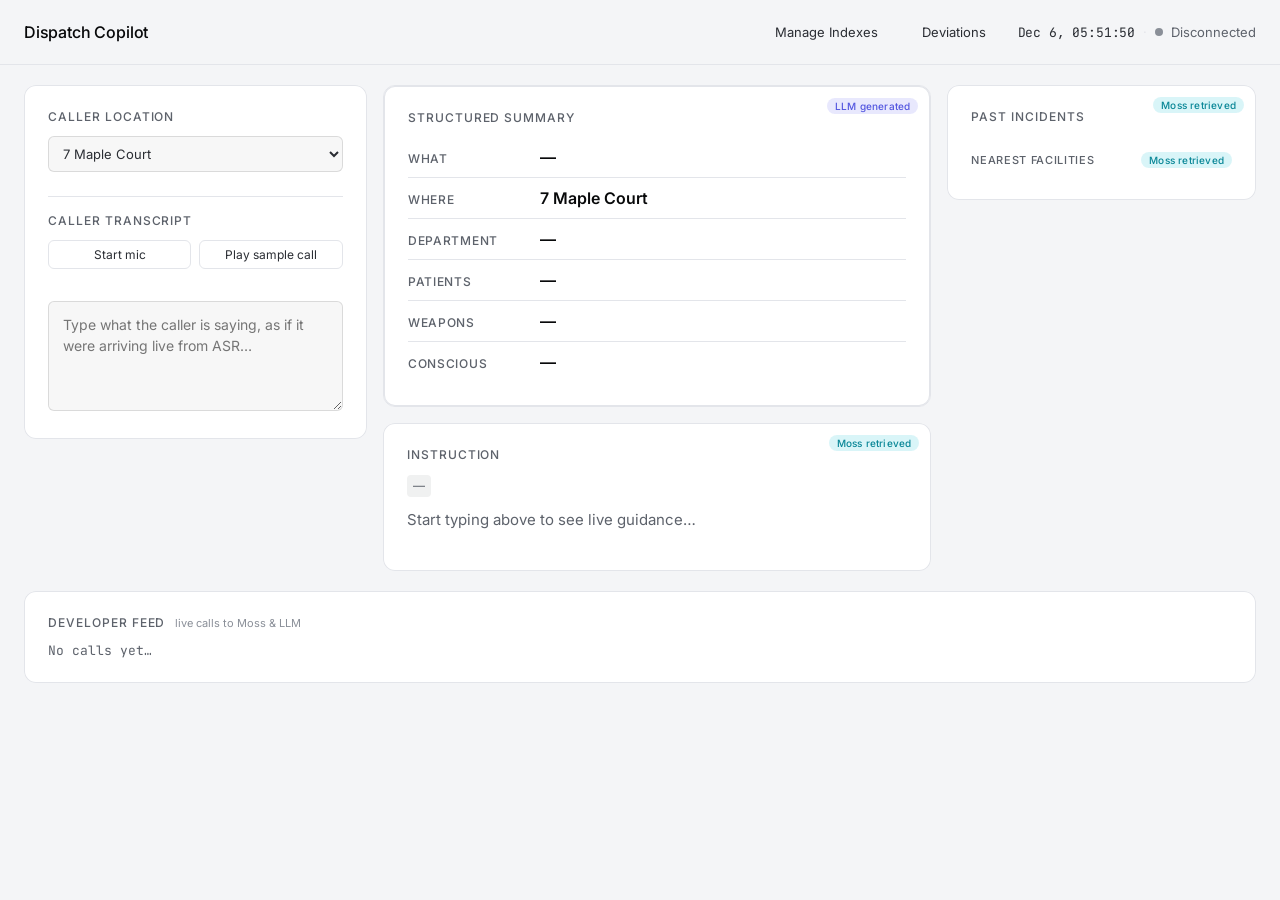
==== commit f1ea698a: "MOS-STORY-002-007: add deviations page and list endpoint Co-Authored-By: Claude Sonnet 5 <noreply@an" ====
--- a/backend/static/index.html
+++ b/backend/static/index.html
@@ -16,6 +16,7 @@
     <h1>Dispatch Copilot</h1>
     <nav class="header-nav">
       <a class="nav-link" href="/manage.html">Manage Indexes</a>
+      <a class="nav-link" href="/deviations.html">Deviations</a>
       <div class="status">
         <span id="clock" class="clock"></span>
         <span class="status-sep">·</span>
--- a/backend/static/style.css
+++ b/backend/static/style.css
@@ -1,21 +1,21 @@
 :root {
   /* Colors — per DESIGN.md */
-  --color-void: #08090a;
-  --color-carbon: #0f1011;
-  --color-obsidian: #161718;
-  --color-graphite: #23252a;
-  --color-smoke: #383b3f;
-  --color-ash: #62666d;
-  --color-fog: #8a8f98;
-  --color-mist: #d0d6e0;
-  --color-bone: #e5e5e6;
-  --color-paper: #ffffff;
+  --color-void: #f4f5f7;
+  --color-carbon: #ffffff;
+  --color-obsidian: #f6f7f9;
+  --color-graphite: #e3e5ea;
+  --color-smoke: #c9ccd3;
+  --color-ash: #8a8f98;
+  --color-fog: #5d626b;
+  --color-mist: #2a2d33;
+  --color-bone: #1b1d21;
+  --color-paper: #08090a;
   --color-acid-lime: #e4f222;
-  --color-pulse-green: #27a644;
-  --color-coral-red: #eb5757;
-  --color-signal-teal: #02b8cc;
-  --color-iris-violet: #6366f1;
-  --color-lavender: #8b5cf6;
+  --color-pulse-green: #1e8a37;
+  --color-coral-red: #d43d3d;
+  --color-signal-teal: #0a8797;
+  --color-iris-violet: #5457e0;
+  --color-lavender: #7c3aed;
 
   --font-sans: 'Inter Variable', 'Inter', ui-sans-serif, system-ui, -apple-system, BlinkMacSystemFont, "Segoe UI", Roboto, sans-serif;
   --font-mono: 'Berkeley Mono', 'JetBrains Mono', ui-monospace, SFMono-Regular, Menlo, Monaco, Consolas, monospace;
@@ -31,13 +31,14 @@
   --radius-inputs: 6px;
   --radius-buttons: 6px;
 
-  --shadow-sm: rgba(0, 0, 0, 0.4) 0px 2px 4px 0px;
-  --shadow-subtle: rgb(35, 37, 42) 0px 0px 0px 1px inset;
+  --shadow-sm: rgba(0, 0, 0, 0.12) 0px 2px 4px 0px;
+  --shadow-subtle: rgb(227, 229, 234) 0px 0px 0px 1px inset;
 
   --card-padding: 24px;
 
   font-family: var(--font-sans);
   font-feature-settings: "cv01" on, "ss03" on, "zero" on;
+  color-scheme: light;
 }
 
 * {
@@ -212,8 +213,8 @@
 .transcript-input,
 .caller-select {
   width: 100%;
-  background: rgba(255, 255, 255, 0.02);
-  border: 1px solid rgba(255, 255, 255, 0.08);
+  background: rgba(8, 9, 10, 0.03);
+  border: 1px solid rgba(8, 9, 10, 0.12);
   border-radius: var(--radius-inputs);
   color: var(--color-mist);
   font-size: 14px;
@@ -245,7 +246,7 @@
   font-size: 12px;
   font-weight: var(--font-weight-regular);
   letter-spacing: 0.02em;
-  background: rgba(255, 255, 255, 0.05);
+  background: rgba(8, 9, 10, 0.06);
   color: var(--color-fog);
   margin-bottom: 12px;
   line-height: 1.8;
@@ -313,7 +314,7 @@
   padding: 10px 16px;
   border-radius: var(--radius-buttons);
   background: var(--color-acid-lime);
-  color: var(--color-void);
+  color: #08090a;
   font-size: 14px;
   font-weight: var(--font-weight-w510);
   letter-spacing: -0.011em;
@@ -410,8 +411,8 @@
 }
 
 .incident-card {
-  background: rgba(255, 255, 255, 0.03);
-  border: 1px solid rgba(255, 255, 255, 0.06);
+  background: rgba(8, 9, 10, 0.04);
+  border: 1px solid rgba(8, 9, 10, 0.09);
   border-left: 3px solid var(--color-graphite);
   border-radius: var(--radius-inputs);
   padding: 10px 12px;
@@ -465,8 +466,8 @@
 }
 
 .facility-card {
-  background: rgba(255, 255, 255, 0.03);
-  border: 1px solid rgba(255, 255, 255, 0.06);
+  background: rgba(8, 9, 10, 0.04);
+  border: 1px solid rgba(8, 9, 10, 0.09);
   border-radius: var(--radius-inputs);
   padding: 10px 12px;
 }
@@ -491,7 +492,7 @@
   font-weight: var(--font-weight-w510);
   padding: 2px 8px;
   border-radius: var(--radius-pills);
-  background: rgba(255, 255, 255, 0.05);
+  background: rgba(8, 9, 10, 0.06);
   color: var(--color-fog);
 }
 
@@ -566,7 +567,7 @@
 }
 
 .dev-log-entry:nth-child(odd) {
-  background: rgba(255, 255, 255, 0.02);
+  background: rgba(8, 9, 10, 0.03);
 }
 
 .dev-log-time {
@@ -767,8 +768,8 @@
 }
 
 .chunk-row {
-  background: rgba(255, 255, 255, 0.02);
-  border: 1px solid rgba(255, 255, 255, 0.06);
+  background: rgba(8, 9, 10, 0.03);
+  border: 1px solid rgba(8, 9, 10, 0.09);
   border-radius: var(--radius-inputs);
   padding: 12px 14px;
 }
@@ -824,8 +825,8 @@
 }
 
 .chunk-form {
-  background: rgba(255, 255, 255, 0.03);
-  border: 1px solid rgba(255, 255, 255, 0.08);
+  background: rgba(8, 9, 10, 0.04);
+  border: 1px solid rgba(8, 9, 10, 0.12);
   border-radius: var(--radius-inputs);
   padding: 14px;
   margin-top: 10px;
@@ -930,7 +931,7 @@
   font-size: 13px;
   padding: 10px 14px;
   max-width: 360px;
-  box-shadow: 0 4px 16px rgba(0, 0, 0, 0.4);
+  box-shadow: 0 4px 16px rgba(0, 0, 0, 0.15);
 }
 
 .toast.toast-error {
@@ -1005,7 +1006,7 @@
   will-change: transform;
 }
 
-.map-node--acid { border-color: var(--color-acid-lime); }
+.map-node--acid { border-color: #a8b400; }
 .map-node--teal { border-left-color: var(--color-signal-teal); }
 .map-node--violet { border-left-color: var(--color-iris-violet); }
 .map-node--green { border-left-color: var(--color-pulse-green); }
@@ -1084,3 +1085,55 @@
   background: rgba(39, 166, 68, 0.15);
   color: var(--color-pulse-green);
 }
+
+/* Deviations page */
+
+.deviation-head {
+  display: flex;
+  align-items: center;
+  gap: 8px;
+}
+
+.deviation-title {
+  margin: 0;
+  flex: 1;
+  min-width: 0;
+}
+
+.deviation-time {
+  display: block;
+  margin: 4px 0 8px;
+  font-size: 12px;
+  color: var(--color-fog);
+}
+
+.deviation-row {
+  align-items: start;
+}
+
+.deviation-value {
+  min-width: 0;
+  overflow-wrap: anywhere;
+}
+
+.deviation-value .chunk-text {
+  margin: 0 0 4px;
+}
+
+.deviation-value .chunk-id {
+  display: block;
+  margin-bottom: 4px;
+}
+
+.deviation-caller-summary {
+  margin: 4px 0 0;
+  font-size: 12px;
+  color: var(--color-fog);
+}
+
+@media (max-width: 640px) {
+  .deviation-row {
+    grid-template-columns: 1fr;
+    gap: 4px;
+  }
+}
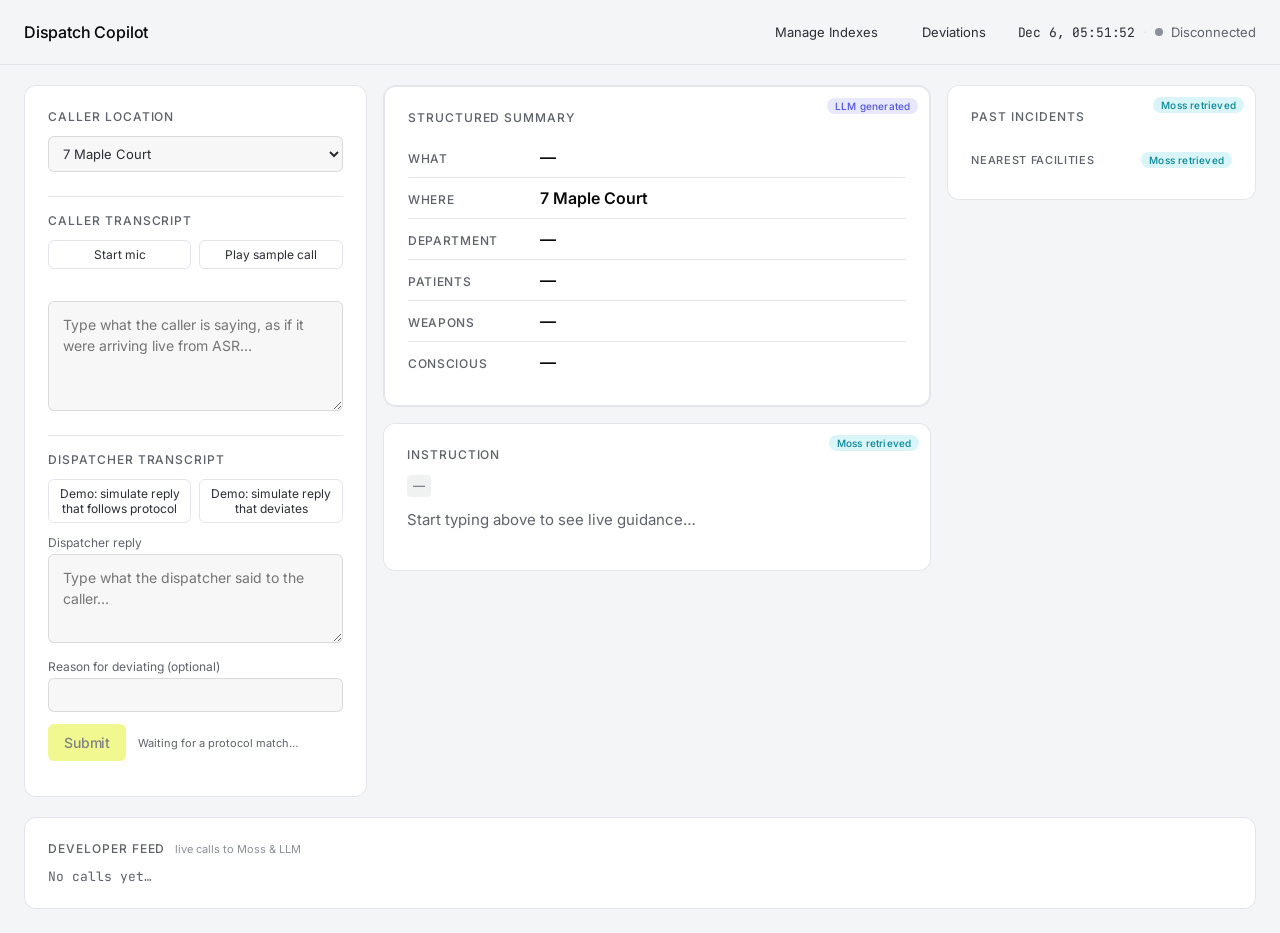
==== commit d44636e0: "MOS-STORY-002-004: add dispatcher transcript panel and verdict card Co-Authored-By: Claude Sonnet 5 " ====
--- a/backend/static/index.html
+++ b/backend/static/index.html
@@ -44,6 +44,26 @@
         rows="4"
         placeholder="Type what the caller is saying, as if it were arriving live from ASR…"
       ></textarea>
+
+      <h2 class="section-gap">Dispatcher Transcript</h2>
+      <div class="voice-controls" role="group" aria-label="Demo replies">
+        <button id="mockFollowsButton" class="voice-button" type="button" aria-pressed="false">Demo: simulate reply that follows protocol</button>
+        <button id="mockDeviatesButton" class="voice-button" type="button" aria-pressed="false">Demo: simulate reply that deviates</button>
+      </div>
+      <label class="field-label" for="dispatcherInput">Dispatcher reply</label>
+      <textarea
+        id="dispatcherInput"
+        class="transcript-input"
+        rows="3"
+        placeholder="Type what the dispatcher said to the caller…"
+      ></textarea>
+      <label class="field-label" for="dispatcherReason">Reason for deviating (optional)</label>
+      <input id="dispatcherReason" class="reason-input" type="text" autocomplete="off" />
+      <div class="dispatcher-submit-row">
+        <button id="dispatcherSubmit" class="action-button" type="button" aria-disabled="true">Submit</button>
+        <p id="dispatcherHelper" class="dispatcher-helper">Waiting for a protocol match…</p>
+      </div>
+      <div id="verdictSlot" class="verdict-slot"></div>
     </section>
 
     <div class="middle-column">
--- a/backend/static/style.css
+++ b/backend/static/style.css
@@ -1137,3 +1137,108 @@
     gap: 4px;
   }
 }
+
+/* Dispatcher panel */
+
+.field-label {
+  display: block;
+  margin: 12px 0 4px;
+  font-size: 12px;
+  color: var(--color-fog);
+}
+
+.reason-input {
+  width: 100%;
+  background: rgba(8, 9, 10, 0.03);
+  border: 1px solid rgba(8, 9, 10, 0.12);
+  border-radius: var(--radius-inputs);
+  color: var(--color-mist);
+  font-size: 13px;
+  font-family: inherit;
+  padding: 8px 10px;
+}
+
+.reason-input:focus {
+  outline: none;
+  border-color: var(--color-mist);
+}
+
+.voice-controls .voice-button {
+  min-width: 0;
+}
+
+.voice-button[aria-pressed="true"] {
+  border-color: var(--color-mist);
+  background: rgba(8, 9, 10, 0.06);
+}
+
+.dispatcher-submit-row {
+  display: flex;
+  align-items: center;
+  gap: 12px;
+  margin-top: 12px;
+}
+
+button.action-button[aria-disabled="true"] {
+  opacity: 0.5;
+  cursor: not-allowed;
+}
+
+.dispatcher-helper {
+  margin: 0;
+  font-size: 11px;
+  color: var(--color-fog);
+}
+
+.verdict-slot {
+  margin-top: 12px;
+}
+
+.verdict-card {
+  background: rgba(8, 9, 10, 0.04);
+  border: 1px solid rgba(8, 9, 10, 0.09);
+  border-left: 3px solid var(--color-graphite);
+  border-radius: var(--radius-inputs);
+  padding: 10px 12px;
+  font-size: 12px;
+  color: var(--color-fog);
+}
+
+.verdict-card--followed {
+  border-left-color: var(--color-pulse-green);
+  background: rgba(39, 166, 68, 0.07);
+}
+
+.verdict-card--deviated {
+  border-left-color: var(--color-coral-red);
+  background: rgba(235, 87, 87, 0.07);
+}
+
+.verdict-card--error {
+  border-left-color: var(--color-ash);
+}
+
+.verdict-title {
+  display: flex;
+  align-items: center;
+  justify-content: space-between;
+  gap: 8px;
+  font-size: 13px;
+  font-weight: var(--font-weight-w510);
+  color: var(--color-mist);
+}
+
+.verdict-meta {
+  margin: 6px 0 0;
+  overflow-wrap: anywhere;
+}
+
+.verdict-meta code {
+  font-family: var(--font-mono);
+}
+
+.verdict-warning {
+  margin: 6px 0 0;
+  font-weight: var(--font-weight-w510);
+  color: var(--color-coral-red);
+}
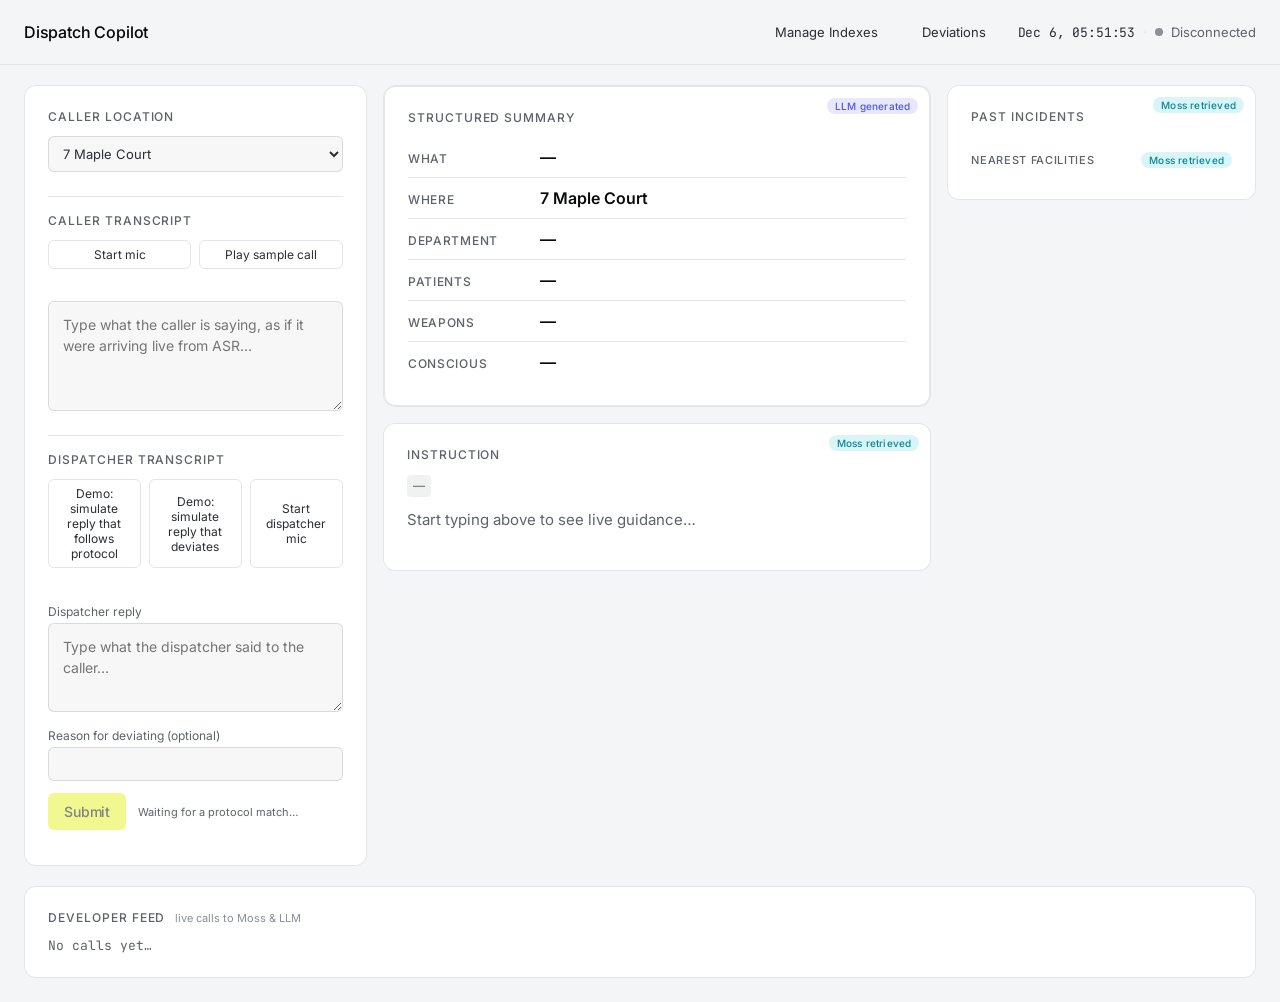
==== commit a67cce03: "MOS-STORY-002-005: add dispatcher voice channel Co-Authored-By: Claude Sonnet 5 <noreply@anthropic.c" ====
--- a/backend/static/index.html
+++ b/backend/static/index.html
@@ -46,10 +46,12 @@
       ></textarea>
 
       <h2 class="section-gap">Dispatcher Transcript</h2>
-      <div class="voice-controls" role="group" aria-label="Demo replies">
+      <div class="voice-controls" role="group" aria-label="Dispatcher input controls">
         <button id="mockFollowsButton" class="voice-button" type="button" aria-pressed="false">Demo: simulate reply that follows protocol</button>
         <button id="mockDeviatesButton" class="voice-button" type="button" aria-pressed="false">Demo: simulate reply that deviates</button>
+        <button id="dispatcherMicButton" class="voice-button" type="button" aria-pressed="false">Start dispatcher mic</button>
       </div>
+      <p id="dispatcherVoiceStatus" class="voice-status" role="status"></p>
       <label class="field-label" for="dispatcherInput">Dispatcher reply</label>
       <textarea
         id="dispatcherInput"
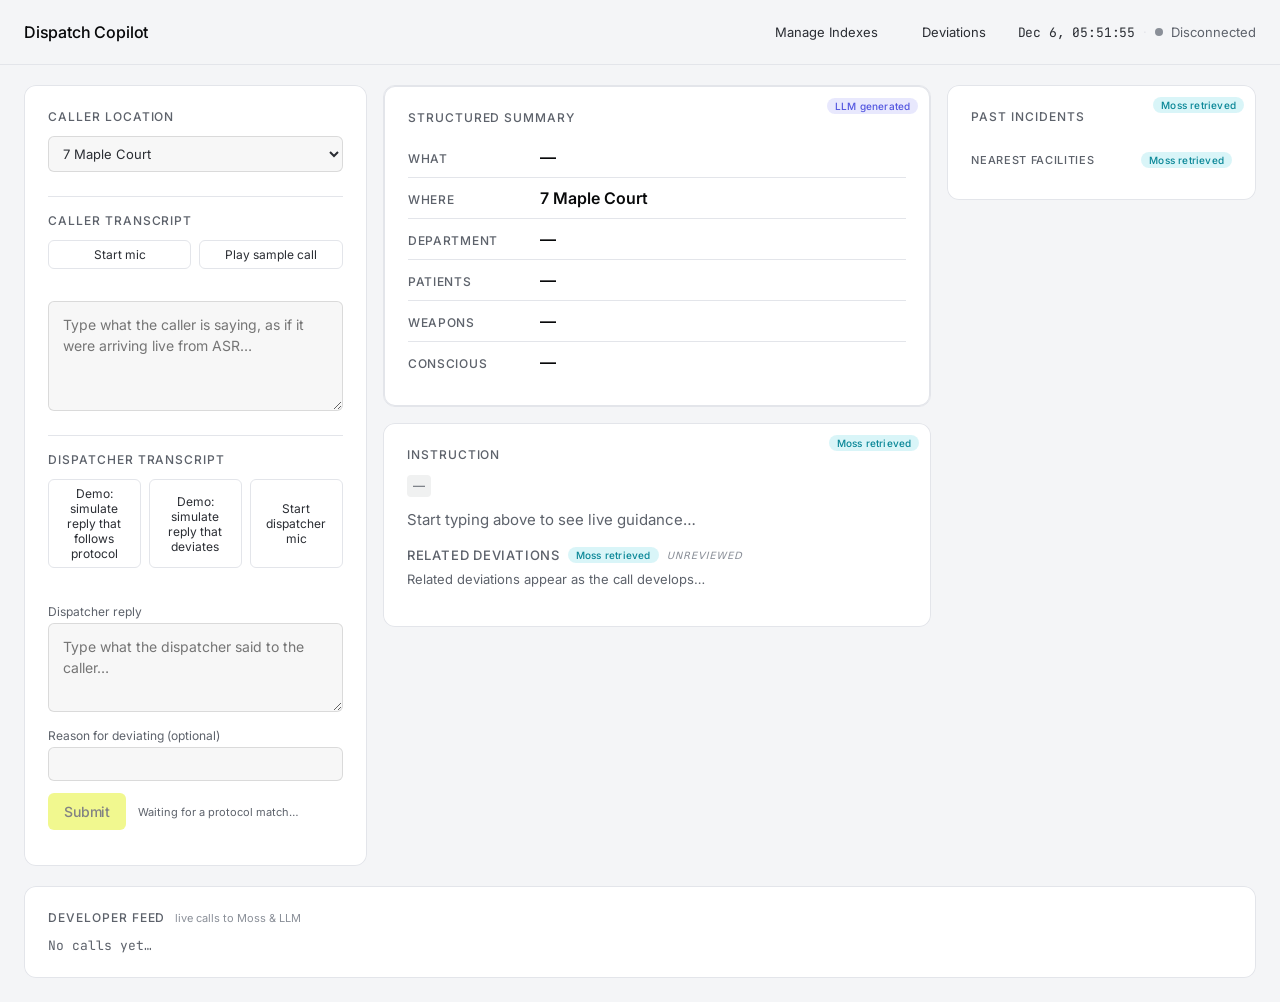
==== commit 013bd826: "MOS-STORY-002-006: show related deviations under the protocol instruction Co-Authored-By: Claude Son" ====
--- a/backend/static/index.html
+++ b/backend/static/index.html
@@ -80,6 +80,10 @@
         <h2>Instruction</h2>
         <div id="priorityBadge" class="badge">—</div>
         <div id="instructionText" class="instruction-text"><p class="instruction-placeholder">Start typing above to see live guidance…</p></div>
+        <section id="deviationSection" class="deviation-section" aria-labelledby="deviationHeading">
+          <h3 id="deviationHeading" class="heading-with-tag">Related Deviations <span class="source-tag source-tag--moss source-tag--inline">Moss retrieved</span> <span class="deviation-unreviewed">unreviewed</span></h3>
+          <div id="deviationList" class="deviation-cards"><p class="instruction-placeholder">Related deviations appear as the call develops…</p></div>
+        </section>
         <div id="actionRow" class="action-row"></div>
       </section>
     </div>
--- a/backend/static/style.css
+++ b/backend/static/style.css
@@ -305,6 +305,70 @@
   background: var(--color-signal-teal);
 }
 
+.deviation-section {
+  margin-top: 16px;
+}
+
+.deviation-section h3 {
+  margin: 0 0 8px;
+  font-size: 13px;
+  justify-content: flex-start;
+}
+
+.deviation-unreviewed {
+  font-size: 10px;
+  color: var(--color-ash);
+  font-style: italic;
+}
+
+.deviation-cards {
+  display: flex;
+  flex-direction: column;
+  gap: 8px;
+  font-size: 13px;
+}
+
+.deviation-card {
+  background: rgba(8, 9, 10, 0.04);
+  border: 1px solid rgba(8, 9, 10, 0.09);
+  border-left: 3px solid var(--color-signal-teal);
+  border-radius: var(--radius-inputs);
+  padding: 10px 12px;
+  overflow-wrap: anywhere;
+}
+
+.deviation-summary {
+  font-size: 13px;
+  font-weight: var(--font-weight-w510);
+  color: var(--color-mist);
+  overflow-wrap: anywhere;
+  display: -webkit-box;
+  -webkit-line-clamp: 2;
+  line-clamp: 2;
+  -webkit-box-orient: vertical;
+  overflow: hidden;
+}
+
+.deviation-line {
+  font-size: 12px;
+  color: var(--color-fog);
+  overflow-wrap: anywhere;
+  display: -webkit-box;
+  -webkit-line-clamp: 2;
+  line-clamp: 2;
+  -webkit-box-orient: vertical;
+  overflow: hidden;
+}
+
+.deviation-line-label {
+  font-weight: var(--font-weight-w510);
+  color: var(--color-mist);
+}
+
+.deviation-reason {
+  color: var(--color-ash);
+}
+
 .action-row {
   margin-top: 16px;
 }
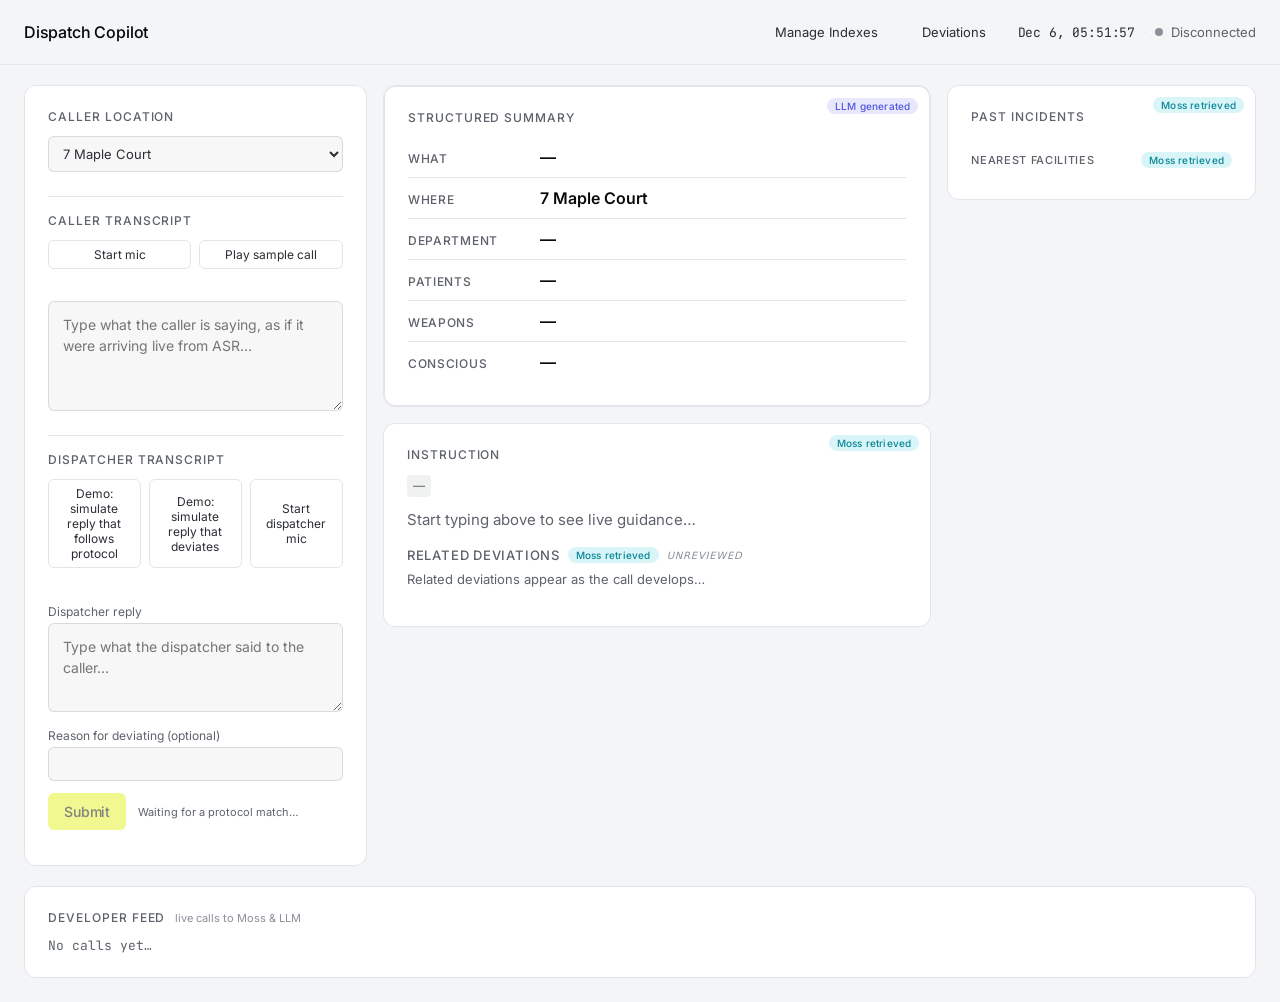
==== commit 6049fa06: "MOS-STORY-003-005: show Jev tag in the summary panel Co-Authored-By: Claude Sonnet 5 <noreply@anthro" ====
--- a/backend/static/index.html
+++ b/backend/static/index.html
@@ -70,8 +70,12 @@
 
     <div class="middle-column">
       <section class="panel summary-panel">
-        <span class="source-tag source-tag--llm">LLM generated</span>
+        <div class="source-tag-group">
+          <span id="jevTag" class="source-tag source-tag--jev" title="Some values refined by Jev decision model" aria-label="Some values refined by Jev decision model" hidden>Jev</span>
+          <span class="source-tag source-tag--llm">LLM generated</span>
+        </div>
         <h2>Structured Summary</h2>
+        <div id="jevStatus" class="visually-hidden" role="status" aria-live="polite"></div>
         <div id="extractionFields" class="kv-list"></div>
       </section>
 
--- a/backend/static/style.css
+++ b/backend/static/style.css
@@ -176,6 +176,56 @@
   text-transform: none;
 }
 
+.source-tag-group {
+  position: absolute;
+  top: 12px;
+  right: 12px;
+  display: flex;
+  align-items: center;
+  gap: 6px;
+}
+
+.source-tag-group .source-tag {
+  position: static;
+}
+
+.source-tag--jev {
+  background: rgba(139, 92, 246, 0.15);
+  color: var(--color-lavender);
+}
+
+.source-tag--jev[hidden] {
+  display: inline-block;
+  visibility: hidden;
+}
+
+.summary-panel > h2 {
+  padding-right: 180px;
+}
+
+.jev-dot {
+  display: inline-block;
+  width: 6px;
+  height: 6px;
+  margin-right: 6px;
+  border-radius: var(--radius-pills);
+  background: var(--color-lavender);
+  vertical-align: middle;
+}
+
+.kv-row--changed {
+  animation: kv-row-flash 600ms ease-out;
+}
+
+@keyframes kv-row-flash {
+  from { background-color: rgba(139, 92, 246, 0.15); }
+  to { background-color: transparent; }
+}
+
+@media (prefers-reduced-motion: reduce) {
+  .kv-row--changed { animation: none; }
+}
+
 .source-tag--moss {
   background: rgba(2, 184, 204, 0.15);
   color: var(--color-signal-teal);
